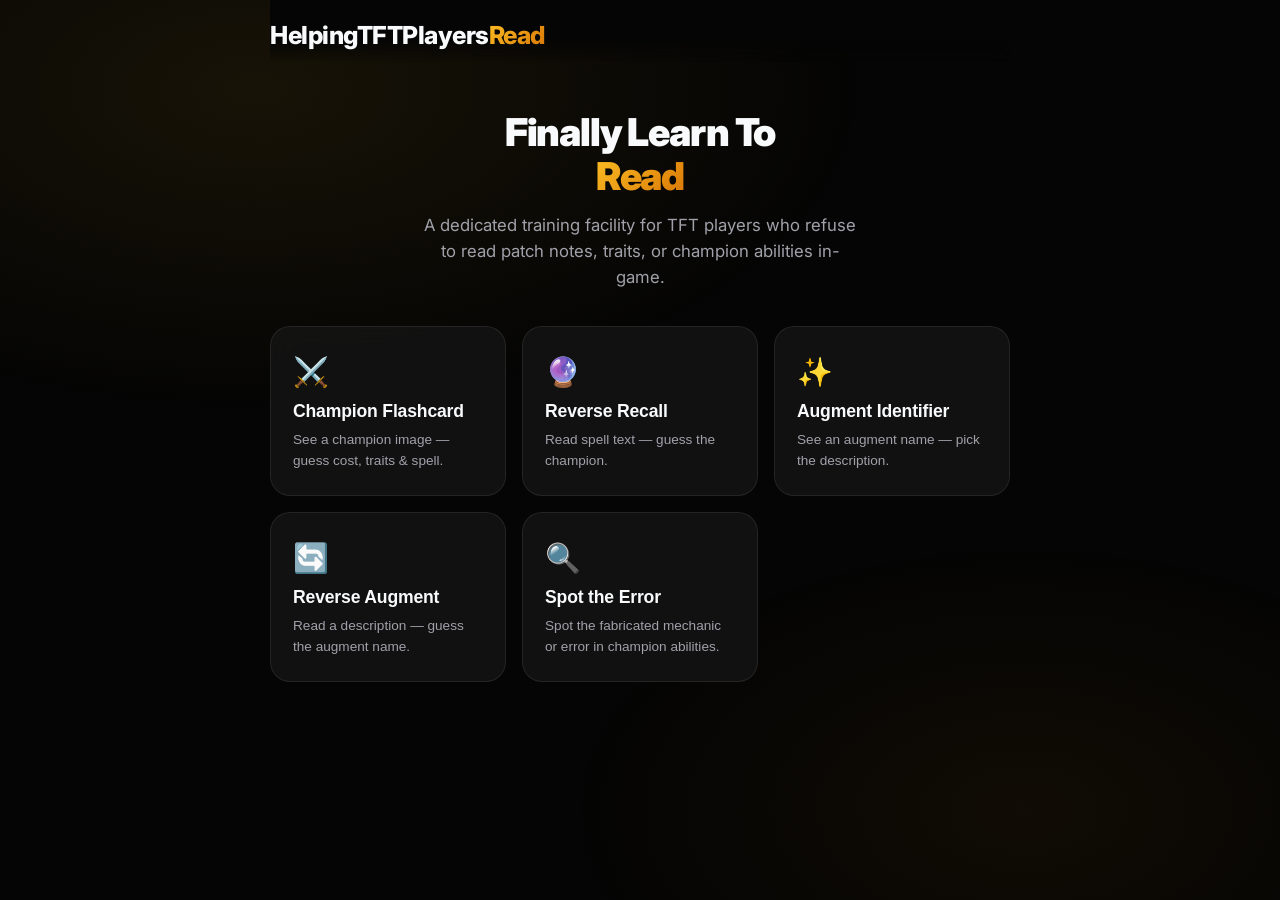
==== frontend/index.html @ d1e67f7d "Initial commit: Helping TFT Players Read quiz application" ====
<!DOCTYPE html>
<html lang="en">
<head>
  <meta charset="UTF-8">
  <meta name="viewport" content="width=device-width, initial-scale=1.0">
  <meta name="description" content="A dedicated training facility for TFT players who refuse to read patch notes, traits, or champion abilities in-game.">
  <title>Helping TFT Players Read — The Ultimate Training Facility</title>
  <link rel="preconnect" href="https://fonts.googleapis.com">
  <link rel="preconnect" href="https://fonts.gstatic.com" crossorigin>
  <link href="https://fonts.googleapis.com/css2?family=Inter:wght@400;500;600;700;800;900&display=swap" rel="stylesheet">
  <link rel="stylesheet" href="style.css?v=5">
</head>
<body>
  <!-- ═══════════════════ LOADING SCREEN ═══════════════════ -->
  <div id="loading-screen" class="loading-screen">
    <div class="loader-ring"></div>
    <p class="loader-text">Loading Reading Curriculum...</p>
  </div>

  <!-- ═══════════════════ APP CONTAINER ═══════════════════ -->
  <div id="app" class="app hidden">

    <!-- ──── HEADER ──── -->
    <header id="app-header" class="app-header">
      <button id="btn-home" class="btn-icon" title="Home" style="display:none;" aria-label="Back to home">
        <svg width="22" height="22" viewBox="0 0 24 24" fill="none" stroke="currentColor" stroke-width="2.5" stroke-linecap="round" stroke-linejoin="round"><polyline points="15 18 9 12 15 6"/></svg>
      </button>
      <h1 class="logo">HelpingTFTPlayers<span class="logo-accent">Read</span></h1>
      <div id="score-display" class="score-display" style="display:none;">
        <span id="score-current">0</span> / <span id="score-total">10</span>
      </div>
    </header>

    <!-- ──── HOME SCREEN ──── -->
    <main id="screen-home" class="screen screen-home">
      <div class="hero">
        <h2 class="hero-title">Finally Learn To <br><span class="gradient-text">Read</span></h2>
        <p class="hero-sub">A dedicated training facility for TFT players who refuse to read patch notes, traits, or champion abilities in-game.</p>
      </div>
      <div class="mode-grid">
        <button class="mode-card" data-mode="1">
          <div class="mode-icon">⚔️</div>
          <h3>Champion Flashcard</h3>
          <p>See a champion image — guess cost, traits &amp; spell.</p>
        </button>
        <button class="mode-card" data-mode="2">
          <div class="mode-icon">🔮</div>
          <h3>Reverse Recall</h3>
          <p>Read spell text — guess the champion.</p>
        </button>
        <button class="mode-card" data-mode="3">
          <div class="mode-icon">✨</div>
          <h3>Augment Identifier</h3>
          <p>See an augment name — pick the description.</p>
        </button>
        <button class="mode-card" data-mode="4">
          <div class="mode-icon">🔄</div>
          <h3>Reverse Augment</h3>
          <p>Read a description — guess the augment name.</p>
        </button>
        <button class="mode-card" data-mode="5">
          <div class="mode-icon">🔍</div>
          <h3>Spot the Error</h3>
          <p>Spot the fabricated mechanic or error in champion abilities.</p>
        </button>
      </div>
    </main>

    <!-- ──── QUIZ SCREEN ──── -->
    <main id="screen-quiz" class="screen screen-quiz hidden">
      <div class="progress-bar-container">
        <div id="progress-bar" class="progress-bar" style="width:0%"></div>
      </div>
      <div id="quiz-card" class="quiz-card">
        <!-- Dynamically populated -->
      </div>
      <div class="quiz-actions">
        <button id="btn-submit" class="btn btn-submit" disabled>Submit</button>
        <button id="btn-next" class="btn btn-next hidden">Next</button>
      </div>
    </main>

    <!-- ──── RESULTS SCREEN ──── -->
    <main id="screen-results" class="screen screen-results hidden">
      <div class="results-card">
        <h2 class="results-title">Quiz Complete!</h2>
        <div class="results-score-ring">
          <svg viewBox="0 0 120 120">
            <circle class="ring-bg" cx="60" cy="60" r="52"/>
            <circle id="ring-progress" class="ring-fg" cx="60" cy="60" r="52"/>
          </svg>
          <div class="ring-label">
            <span id="results-score">0</span>
            <small id="results-total">/10</small>
          </div>
        </div>
        <p id="results-message" class="results-message"></p>
        <div class="results-actions">
          <button id="btn-play-again" class="btn btn-primary">Play Again</button>
          <button id="btn-go-home" class="btn btn-secondary">Home</button>
        </div>
      </div>
    </main>

  </div><!-- /app -->

  <script src="app.js?v=4"></script>
</body>
</html>
---- frontend/style.css ----
/* ═══════════════════════════════════════════════════════
   Helping TFT Players Read — Stylesheet
   Gold & Black luxury theme · Glassmorphism · Premium accents
   ═══════════════════════════════════════════════════════ */

/* ── Reset & Base ───────────────────────────────────── */
*, *::before, *::after {
  margin: 0;
  padding: 0;
  box-sizing: border-box;
}

:root {
  --bg-deep:          #050505;
  --bg-surface:       #111111;
  --bg-card:          rgba(20, 20, 20, 0.85);
  --bg-glass:         rgba(255, 255, 255, 0.04);
  --border-glass:     rgba(255, 255, 255, 0.08);
  --border-glow:      rgba(251, 191, 36, 0.25);

  --text-primary:     #f8fafc;
  --text-secondary:   #a1a1aa;
  --text-muted:       #555c7a;

  --accent-primary:   #fbbf24;
  --accent-secondary: #f59e0b;
  --accent-purple:    var(--accent-primary);
  --accent-cyan:      var(--accent-secondary);
  --gradient-main:    linear-gradient(135deg, #fbbd23, #d97706);
  --gradient-warm:    linear-gradient(135deg, #fbbd23, #d97706);

  --correct:          #22c55e;
  --correct-bg:       rgba(34, 197, 94, 0.12);
  --incorrect:        #ef4444;
  --incorrect-bg:     rgba(239, 68, 68, 0.12);

  --radius-sm: 8px;
  --radius-md: 14px;
  --radius-lg: 20px;
  --radius-xl: 28px;

  --shadow-card: 0 8px 32px rgba(0, 0, 0, 0.65);
  --shadow-glow: 0 0 40px rgba(251, 191, 36, 0.18);

  --transition: 0.25s cubic-bezier(0.4, 0, 0.2, 1);
  --font: 'Inter', -apple-system, BlinkMacSystemFont, sans-serif;
}

html {
  font-size: 16px;
  scroll-behavior: smooth;
}

body {
  font-family: var(--font);
  background: var(--bg-deep);
  color: var(--text-primary);
  min-height: 100vh;
  overflow-x: hidden;
  -webkit-font-smoothing: antialiased;
}

/* subtle animated background gradient */
body::before {
  content: '';
  position: fixed;
  inset: 0;
  background:
    radial-gradient(ellipse 80% 60% at 20% 10%, rgba(251, 191, 36, 0.08), transparent 60%),
    radial-gradient(ellipse 60% 50% at 80% 90%, rgba(245, 158, 11, 0.05), transparent 60%);
  pointer-events: none;
  z-index: 0;
}

.hidden { display: none !important; }

/* ── Loading Screen ─────────────────────────────────── */
.loading-screen {
  position: fixed;
  inset: 0;
  display: flex;
  flex-direction: column;
  align-items: center;
  justify-content: center;
  background: var(--bg-deep);
  z-index: 1000;
  transition: opacity 0.5s ease;
}
.loading-screen.fade-out {
  opacity: 0;
  pointer-events: none;
}
.loader-ring {
  width: 56px;
  height: 56px;
  border: 3px solid var(--border-glass);
  border-top-color: var(--accent-primary);
  border-radius: 50%;
  animation: spin 0.8s linear infinite;
}
@keyframes spin { to { transform: rotate(360deg); } }
.loader-text {
  margin-top: 20px;
  color: var(--text-secondary);
  font-size: 0.95rem;
  letter-spacing: 0.03em;
}

/* ── App Layout ─────────────────────────────────────── */
.app {
  position: relative;
  z-index: 1;
  max-width: 780px;
  margin: 0 auto;
  padding: 0 20px 40px;
  min-height: 100vh;
}

/* ── Header ─────────────────────────────────────────── */
.app-header {
  display: flex;
  align-items: center;
  justify-content: space-between;
  padding: 20px 0 12px;
  position: sticky;
  top: 0;
  z-index: 50;
  background: linear-gradient(to bottom, var(--bg-deep) 60%, transparent);
  backdrop-filter: blur(12px);
  -webkit-backdrop-filter: blur(12px);
}
.btn-icon {
  background: var(--bg-glass);
  border: 1px solid var(--border-glass);
  color: var(--text-primary);
  width: 40px;
  height: 40px;
  border-radius: var(--radius-sm);
  display: flex;
  align-items: center;
  justify-content: center;
  cursor: pointer;
  transition: var(--transition);
}
.btn-icon:hover {
  background: rgba(255,255,255,0.08);
  border-color: var(--accent-primary);
}
.logo {
  font-size: 1.55rem;
  font-weight: 800;
  letter-spacing: -0.02em;
}
.logo-accent {
  background: var(--gradient-main);
  -webkit-background-clip: text;
  -webkit-text-fill-color: transparent;
  background-clip: text;
}
.score-display {
  font-size: 1rem;
  font-weight: 700;
  color: var(--text-secondary);
  background: var(--bg-glass);
  border: 1px solid var(--border-glass);
  padding: 6px 16px;
  border-radius: var(--radius-sm);
}
#score-current {
  color: var(--accent-primary);
  font-size: 1.15rem;
}

/* ── Home Screen ────────────────────────────────────── */
.hero {
  text-align: center;
  padding: 48px 0 36px;
}
.hero-title {
  font-size: 2.4rem;
  font-weight: 900;
  line-height: 1.15;
  letter-spacing: -0.03em;
}
.gradient-text {
  background: var(--gradient-main);
  -webkit-background-clip: text;
  -webkit-text-fill-color: transparent;
  background-clip: text;
}
.hero-sub {
  margin-top: 14px;
  color: var(--text-secondary);
  font-size: 1.05rem;
  max-width: 440px;
  margin-left: auto;
  margin-right: auto;
  line-height: 1.55;
}

/* ── Mode Cards Grid ────────────────────────────────── */
.mode-grid {
  display: grid;
  grid-template-columns: repeat(auto-fill, minmax(220px, 1fr));
  gap: 16px;
  padding-bottom: 40px;
}
.mode-card {
  background: var(--bg-card);
  border: 1px solid var(--border-glass);
  border-radius: var(--radius-lg);
  padding: 28px 22px 24px;
  text-align: left;
  cursor: pointer;
  transition: var(--transition);
  position: relative;
  overflow: hidden;
  display: flex;
  flex-direction: column;
  gap: 8px;
  backdrop-filter: blur(16px);
  -webkit-backdrop-filter: blur(16px);
}
.mode-card::before {
  content: '';
  position: absolute;
  inset: 0;
  background: var(--gradient-main);
  opacity: 0;
  transition: opacity 0.35s ease;
  z-index: 0;
}
.mode-card:hover::before { opacity: 0.06; }
.mode-card:hover {
  border-color: var(--border-glow);
  transform: translateY(-4px);
  box-shadow: var(--shadow-glow);
}
.mode-card > * { position: relative; z-index: 1; }
.mode-icon { font-size: 1.8rem; margin-bottom: 4px; }
.mode-card h3 {
  font-size: 1.1rem;
  font-weight: 700;
  letter-spacing: -0.01em;
  color: var(--text-primary);
}

.mode-card p {
  font-size: 0.85rem;
  color: var(--text-secondary);
  line-height: 1.5;
}

/* ── Quiz Screen ────────────────────────────────────── */
.screen-quiz {
  padding-top: 10px;
}
.progress-bar-container {
  width: 100%;
  height: 4px;
  background: rgba(255,255,255,0.06);
  border-radius: 4px;
  margin-bottom: 28px;
  overflow: hidden;
}
.progress-bar {
  height: 100%;
  background: var(--gradient-main);
  border-radius: 4px;
  transition: width 0.4s ease;
}

/* ── Quiz Card ──────────────────────────────────────── */
.quiz-card {
  background: var(--bg-card);
  border: 1px solid var(--border-glass);
  border-radius: var(--radius-xl);
  padding: 32px 28px 28px;
  backdrop-filter: blur(20px);
  -webkit-backdrop-filter: blur(20px);
  box-shadow: var(--shadow-card);
  animation: cardIn 0.35s ease-out;
  min-height: 250px;
}
@keyframes cardIn {
  from { opacity: 0; transform: translateY(18px) scale(0.97); }
  to   { opacity: 1; transform: translateY(0) scale(1); }
}

.quiz-card .question-label {
  font-size: 0.78rem;
  text-transform: uppercase;
  letter-spacing: 0.1em;
  color: var(--accent-primary);
  font-weight: 600;
  margin-bottom: 10px;
}

.quiz-card .question-prompt {
  font-size: 1.15rem;
  font-weight: 600;
  line-height: 1.5;
  margin-bottom: 24px;
  color: var(--text-primary);
}

/* Champion image in flashcard mode */
.champion-img-wrap {
  width: 120px;
  height: 120px;
  border-radius: var(--radius-md);
  overflow: hidden;
  margin: 0 auto 22px;
  border: 2px solid var(--border-glass);
  background: var(--bg-surface);
  position: relative;
}
.champion-img-wrap img {
  width: 100%;
  height: 100%;
  object-fit: cover;
  display: block;
}
.champion-img-wrap .img-fallback {
  position: absolute;
  inset: 0;
  display: flex;
  align-items: center;
  justify-content: center;
  font-size: 2.5rem;
  color: var(--text-muted);
}

/* Spell text display */
.spell-text-box {
  background: rgba(0, 0, 0, 0.3);
  border: 1px solid var(--border-glass);
  border-radius: var(--radius-md);
  padding: 18px 20px;
  margin-bottom: 24px;
  font-size: 0.95rem;
  line-height: 1.65;
  color: var(--text-secondary);
}

/* ── Options ────────────────────────────────────────── */
.options-list {
  display: flex;
  flex-direction: column;
  gap: 10px;
  list-style: none;
}
.option-btn {
  width: 100%;
  text-align: left;
  background: var(--bg-glass);
  border: 1.5px solid var(--border-glass);
  border-radius: var(--radius-md);
  padding: 14px 18px;
  color: var(--text-primary);
  font-family: var(--font);
  font-size: 0.95rem;
  line-height: 1.5;
  cursor: pointer;
  transition: var(--transition);
  position: relative;
  overflow: hidden;
}
.option-btn:hover:not(.locked) {
  border-color: rgba(251, 191, 36, 0.45);
  background: rgba(251, 191, 36, 0.08);
}
.option-btn.selected:not(.locked) {
  border-color: var(--accent-primary);
  background: rgba(251, 191, 36, 0.12);
  box-shadow: 0 0 0 1px var(--accent-primary);
}

/* Post-submit states */
.option-btn.locked { cursor: default; pointer-events: none; }
.option-btn.correct {
  border-color: var(--correct) !important;
  background: var(--correct-bg) !important;
  box-shadow: 0 0 0 1px var(--correct);
}
.option-btn.incorrect {
  border-color: var(--incorrect) !important;
  background: var(--incorrect-bg) !important;
  box-shadow: 0 0 0 1px var(--incorrect);
}
/* Dim non-selected, non-correct options after submit */
.option-btn.locked.dimmed {
  opacity: 0.4;
}

/* ── Spot the Error: clickable phrases in ability text ── */
.spell-text-box:has(.spot-phrase) {
  line-height: 1.85;
}

.spell-text-box .spot-phrase {
  display: inline;
  box-decoration-break: clone;
  -webkit-box-decoration-break: clone;
  padding: 3px 8px;
  margin: 0 2px;
  border-radius: var(--radius-sm);
  cursor: pointer;
  transition: var(--transition);
  border: 1.5px solid rgba(251, 191, 36, 0.3);
  background: rgba(251, 191, 36, 0.08);
  color: var(--text-primary);
  font-weight: 500;
  text-decoration: underline;
  text-decoration-color: rgba(251, 191, 36, 0.45);
  text-underline-offset: 3px;
}

.spell-text-box .spot-phrase:hover:not(.locked) {
  background: rgba(251, 191, 36, 0.22);
  border-color: var(--accent-primary);
  color: #fff;
  text-decoration-color: var(--accent-primary);
  box-shadow: 0 0 10px rgba(251, 191, 36, 0.25);
}

.spell-text-box .spot-phrase.selected:not(.locked) {
  background: rgba(251, 191, 36, 0.32);
  border-color: var(--accent-secondary);
  color: #fff;
  text-decoration-color: var(--accent-secondary);
  box-shadow: 0 0 12px rgba(245, 158, 11, 0.35);
}

.spell-text-box .spot-phrase.locked {
  cursor: default;
  pointer-events: none;
  text-decoration: none;
}

.spell-text-box .spot-phrase.correct {
  background: var(--correct-bg) !important;
  border-color: var(--correct) !important;
  color: var(--correct) !important;
  box-shadow: 0 0 12px rgba(34, 197, 94, 0.35) !important;
  font-weight: 700;
}

.spell-text-box .spot-phrase.incorrect {
  background: var(--incorrect-bg) !important;
  border-color: var(--incorrect) !important;
  color: var(--incorrect) !important;
  text-decoration: line-through !important;
  box-shadow: 0 0 12px rgba(239, 68, 68, 0.35) !important;
  font-weight: 700;
}

/* ── Buttons ────────────────────────────────────────── */
.quiz-actions {
  display: flex;
  gap: 12px;
  margin-top: 22px;
  justify-content: center;
}
.btn {
  font-family: var(--font);
  font-size: 1rem;
  font-weight: 600;
  padding: 13px 36px;
  border-radius: var(--radius-md);
  border: none;
  cursor: pointer;
  transition: var(--transition);
  letter-spacing: 0.01em;
}
.btn:active { transform: scale(0.97); }

.btn-submit {
  background: var(--gradient-main);
  color: #050505;
  font-weight: 700;
  box-shadow: 0 4px 20px rgba(251, 191, 36, 0.3);
}
.btn-submit:hover:not(:disabled) {
  box-shadow: 0 6px 28px rgba(251, 191, 36, 0.45);
  transform: translateY(-1px);
}
.btn-submit:disabled {
  opacity: 0.35;
  cursor: not-allowed;
  transform: none;
  box-shadow: none;
}

.btn-next {
  background: rgba(251, 191, 36, 0.12);
  border: 1.5px solid var(--accent-primary);
  color: var(--accent-primary);
}
.btn-next:hover {
  background: rgba(251, 191, 36, 0.2);
}

.btn-primary {
  background: var(--gradient-main);
  color: #050505;
  font-weight: 700;
  box-shadow: 0 4px 20px rgba(251, 191, 36, 0.3);
}
.btn-primary:hover {
  box-shadow: 0 6px 28px rgba(251, 191, 36, 0.45);
  transform: translateY(-1px);
}
.btn-secondary {
  background: var(--bg-glass);
  border: 1.5px solid var(--border-glass);
  color: var(--text-primary);
}
.btn-secondary:hover {
  border-color: var(--accent-primary);
  background: rgba(251, 191, 36, 0.08);
}

/* ── Results Screen ─────────────────────────────────── */
.screen-results {
  display: flex;
  align-items: center;
  justify-content: center;
  min-height: 75vh;
}
.results-card {
  text-align: center;
  background: var(--bg-card);
  border: 1px solid var(--border-glass);
  border-radius: var(--radius-xl);
  padding: 48px 40px;
  backdrop-filter: blur(20px);
  -webkit-backdrop-filter: blur(20px);
  box-shadow: var(--shadow-card);
  animation: cardIn 0.4s ease-out;
  width: 100%;
  max-width: 420px;
}
.results-title {
  font-size: 1.65rem;
  font-weight: 800;
  margin-bottom: 28px;
  letter-spacing: -0.02em;
}

/* Score ring */
.results-score-ring {
  position: relative;
  width: 120px;
  height: 120px;
  margin: 0 auto 24px;
}
.results-score-ring svg {
  width: 100%;
  height: 100%;
  transform: rotate(-90deg);
}
.ring-bg {
  fill: none;
  stroke: rgba(255,255,255,0.06);
  stroke-width: 8;
}
.ring-fg {
  fill: none;
  stroke: url(#ring-grad);
  stroke-width: 8;
  stroke-linecap: round;
  stroke-dasharray: 326.73;
  stroke-dashoffset: 326.73;
  transition: stroke-dashoffset 1.2s ease-out 0.3s;
}
.ring-label {
  position: absolute;
  inset: 0;
  display: flex;
  align-items: center;
  justify-content: center;
  flex-direction: column;
}
#results-score {
  font-size: 2.2rem;
  font-weight: 800;
  background: var(--gradient-main);
  -webkit-background-clip: text;
  -webkit-text-fill-color: transparent;
  background-clip: text;
  line-height: 1;
}
#results-total {
  color: var(--text-muted);
  font-size: 0.95rem;
  font-weight: 600;
}
.results-message {
  color: var(--text-secondary);
  font-size: 1.05rem;
  margin-bottom: 32px;
  line-height: 1.5;
}
.results-actions {
  display: flex;
  gap: 12px;
  justify-content: center;
}

/* ── Feedback flash ─────────────────────────────────── */
.feedback-label {
  display: inline-block;
  font-size: 0.85rem;
  font-weight: 700;
  padding: 5px 14px;
  border-radius: 20px;
  margin-top: 14px;
  animation: popIn 0.3s ease-out;
}
@keyframes popIn {
  from { opacity: 0; transform: scale(0.85); }
  to   { opacity: 1; transform: scale(1); }
}
.feedback-label.correct-label {
  background: var(--correct-bg);
  color: var(--correct);
  border: 1px solid rgba(34, 197, 94, 0.3);
}
.feedback-label.incorrect-label {
  background: var(--incorrect-bg);
  color: var(--incorrect);
  border: 1px solid rgba(239, 68, 68, 0.3);
}

/* correction line */
.correction-text {
  display: block;
  margin-top: 8px;
  font-size: 0.85rem;
  color: var(--text-secondary);
  line-height: 1.4;
}

/* ── Sub-question steps (Mode 1 flashcard) ──────────── */
.sub-step-indicator {
  display: flex;
  gap: 8px;
  justify-content: center;
  margin-bottom: 18px;
}
.sub-dot {
  width: 8px;
  height: 8px;
  border-radius: 50%;
  background: rgba(255,255,255,0.12);
  transition: var(--transition);
}
.sub-dot.active {
  background: var(--accent-primary);
  box-shadow: 0 0 8px rgba(251, 191, 36, 0.5);
}
.sub-dot.done {
  background: var(--correct);
}

/* ── Responsive ─────────────────────────────────────── */
@media (max-width: 600px) {
  .hero-title { font-size: 1.8rem; }
  .mode-grid { grid-template-columns: 1fr; }
  .quiz-card { padding: 24px 18px 22px; }
  .results-card { padding: 36px 24px; }
  .btn { padding: 12px 24px; font-size: 0.95rem; }
}
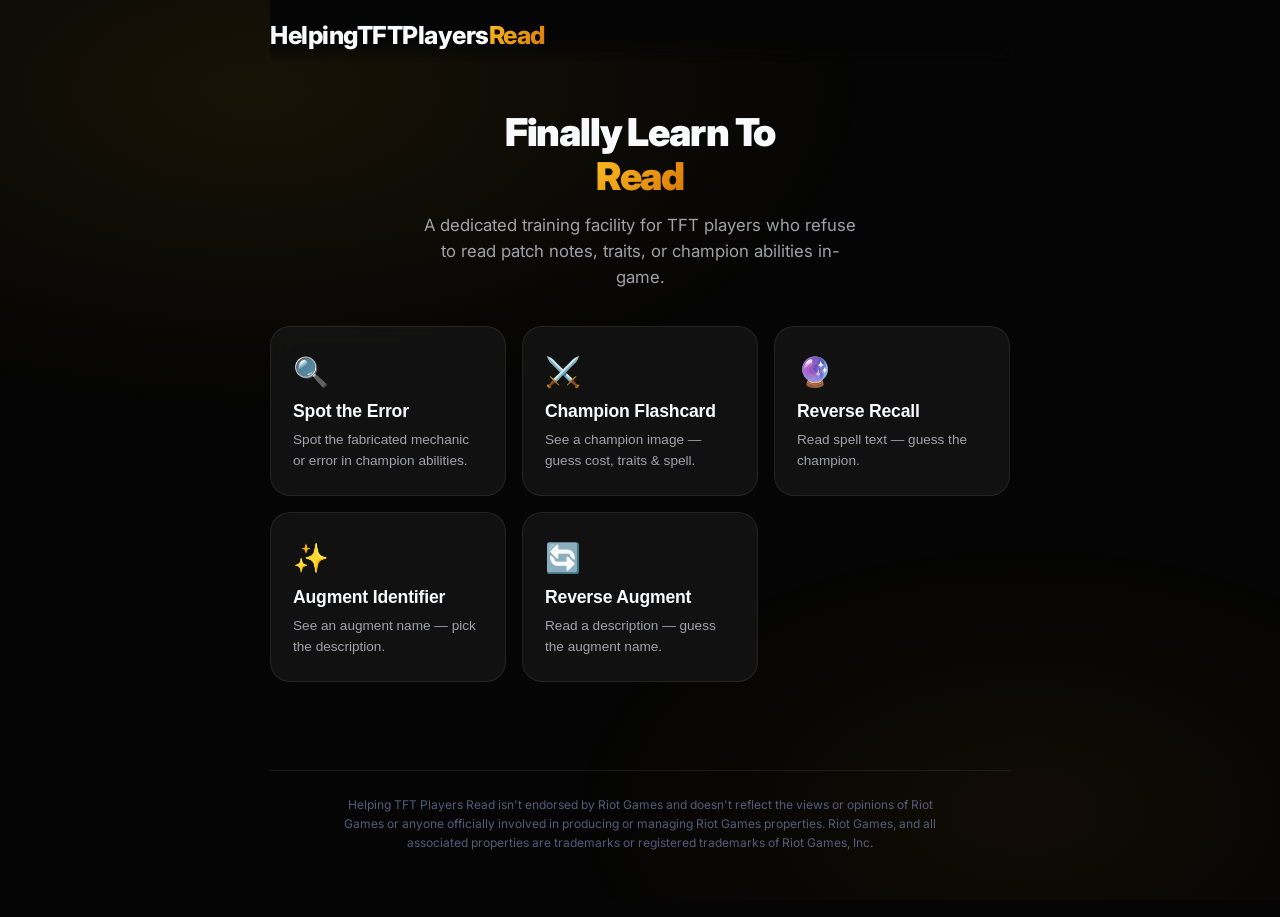
==== commit a2e116c4: "Move Spot the Error to front and add Riot legal compliance" ====
--- a/frontend/index.html
+++ b/frontend/index.html
@@ -8,7 +8,7 @@
   <link rel="preconnect" href="https://fonts.googleapis.com">
   <link rel="preconnect" href="https://fonts.gstatic.com" crossorigin>
   <link href="https://fonts.googleapis.com/css2?family=Inter:wght@400;500;600;700;800;900&display=swap" rel="stylesheet">
-  <link rel="stylesheet" href="style.css?v=5">
+  <link rel="stylesheet" href="style.css?v=6">
 </head>
 <body>
   <!-- ═══════════════════ LOADING SCREEN ═══════════════════ -->
@@ -38,6 +38,11 @@
         <p class="hero-sub">A dedicated training facility for TFT players who refuse to read patch notes, traits, or champion abilities in-game.</p>
       </div>
       <div class="mode-grid">
+        <button class="mode-card" data-mode="5">
+          <div class="mode-icon">🔍</div>
+          <h3>Spot the Error</h3>
+          <p>Spot the fabricated mechanic or error in champion abilities.</p>
+        </button>
         <button class="mode-card" data-mode="1">
           <div class="mode-icon">⚔️</div>
           <h3>Champion Flashcard</h3>
@@ -57,11 +62,6 @@
           <div class="mode-icon">🔄</div>
           <h3>Reverse Augment</h3>
           <p>Read a description — guess the augment name.</p>
-        </button>
-        <button class="mode-card" data-mode="5">
-          <div class="mode-icon">🔍</div>
-          <h3>Spot the Error</h3>
-          <p>Spot the fabricated mechanic or error in champion abilities.</p>
         </button>
       </div>
     </main>
@@ -102,8 +102,12 @@
       </div>
     </main>
 
+    <!-- Footer -->
+    <footer class="app-footer">
+      <p>Helping TFT Players Read isn't endorsed by Riot Games and doesn't reflect the views or opinions of Riot Games or anyone officially involved in producing or managing Riot Games properties. Riot Games, and all associated properties are trademarks or registered trademarks of Riot Games, Inc.</p>
+    </footer>
   </div><!-- /app -->
 
-  <script src="app.js?v=4"></script>
+  <script src="app.js?v=5"></script>
 </body>
 </html>
--- a/frontend/style.css
+++ b/frontend/style.css
@@ -393,66 +393,65 @@
   opacity: 0.4;
 }
 
-/* ── Spot the Error: clickable phrases in ability text ── */
-.spell-text-box:has(.spot-phrase) {
+/* ── Spot the Error: sentence-level clickable spans ── */
+.spot-error-box {
   line-height: 1.85;
-}
-
-.spell-text-box .spot-phrase {
+  font-size: 0.95rem;
+}
+
+.spot-phrase {
   display: inline;
   box-decoration-break: clone;
   -webkit-box-decoration-break: clone;
-  padding: 3px 8px;
+  padding: 2px 6px;
   margin: 0 2px;
   border-radius: var(--radius-sm);
   cursor: pointer;
-  transition: var(--transition);
-  border: 1.5px solid rgba(251, 191, 36, 0.3);
-  background: rgba(251, 191, 36, 0.08);
+  transition: background 0.15s ease, border-color 0.15s ease, color 0.15s ease, box-shadow 0.15s ease;
+  border-bottom: 2px dashed rgba(251, 191, 36, 0.35);
+  background: rgba(255, 255, 255, 0.02);
+  color: var(--text-secondary);
+}
+
+.spot-phrase:hover:not(.locked) {
+  background: rgba(251, 191, 36, 0.12);
+  border-bottom: 2px solid rgba(251, 191, 36, 0.7);
   color: var(--text-primary);
+}
+
+.spot-phrase.selected:not(.locked) {
+  background: rgba(251, 191, 36, 0.22);
+  border-bottom: 2px solid var(--accent-primary);
+  color: #fff;
+  box-shadow: 0 2px 10px rgba(251, 191, 36, 0.2);
   font-weight: 500;
-  text-decoration: underline;
-  text-decoration-color: rgba(251, 191, 36, 0.45);
-  text-underline-offset: 3px;
-}
-
-.spell-text-box .spot-phrase:hover:not(.locked) {
-  background: rgba(251, 191, 36, 0.22);
-  border-color: var(--accent-primary);
-  color: #fff;
-  text-decoration-color: var(--accent-primary);
-  box-shadow: 0 0 10px rgba(251, 191, 36, 0.25);
-}
-
-.spell-text-box .spot-phrase.selected:not(.locked) {
-  background: rgba(251, 191, 36, 0.32);
-  border-color: var(--accent-secondary);
-  color: #fff;
-  text-decoration-color: var(--accent-secondary);
-  box-shadow: 0 0 12px rgba(245, 158, 11, 0.35);
-}
-
-.spell-text-box .spot-phrase.locked {
+}
+
+.spot-phrase.locked {
   cursor: default;
   pointer-events: none;
-  text-decoration: none;
-}
-
-.spell-text-box .spot-phrase.correct {
+}
+
+.spot-phrase.correct {
   background: var(--correct-bg) !important;
-  border-color: var(--correct) !important;
+  border-bottom: 2px solid var(--correct) !important;
   color: var(--correct) !important;
-  box-shadow: 0 0 12px rgba(34, 197, 94, 0.35) !important;
-  font-weight: 700;
-}
-
-.spell-text-box .spot-phrase.incorrect {
+  box-shadow: 0 2px 12px rgba(34, 197, 94, 0.3) !important;
+  font-weight: 600;
+  text-decoration: none !important;
+}
+
+.spot-phrase.incorrect {
   background: var(--incorrect-bg) !important;
-  border-color: var(--incorrect) !important;
+  border-bottom: 2px solid var(--incorrect) !important;
   color: var(--incorrect) !important;
-  text-decoration: line-through !important;
-  box-shadow: 0 0 12px rgba(239, 68, 68, 0.35) !important;
-  font-weight: 700;
+  box-shadow: 0 2px 12px rgba(239, 68, 68, 0.3) !important;
+  text-decoration: line-through;
+  font-weight: 600;
+}
+
+.spot-phrase.dimmed {
+  opacity: 0.35;
 }
 
 /* ── Buttons ────────────────────────────────────────── */
@@ -672,3 +671,18 @@
   .results-card { padding: 36px 24px; }
   .btn { padding: 12px 24px; font-size: 0.95rem; }
 }
+
+/* -- Footer / Legal Disclaimer -- */
+.app-footer {
+  margin-top: 48px;
+  padding: 24px 16px;
+  border-top: 1px solid var(--border-glass);
+  text-align: center;
+}
+.app-footer p {
+  color: var(--text-muted);
+  font-size: 0.75rem;
+  line-height: 1.6;
+  max-width: 620px;
+  margin: 0 auto;
+}
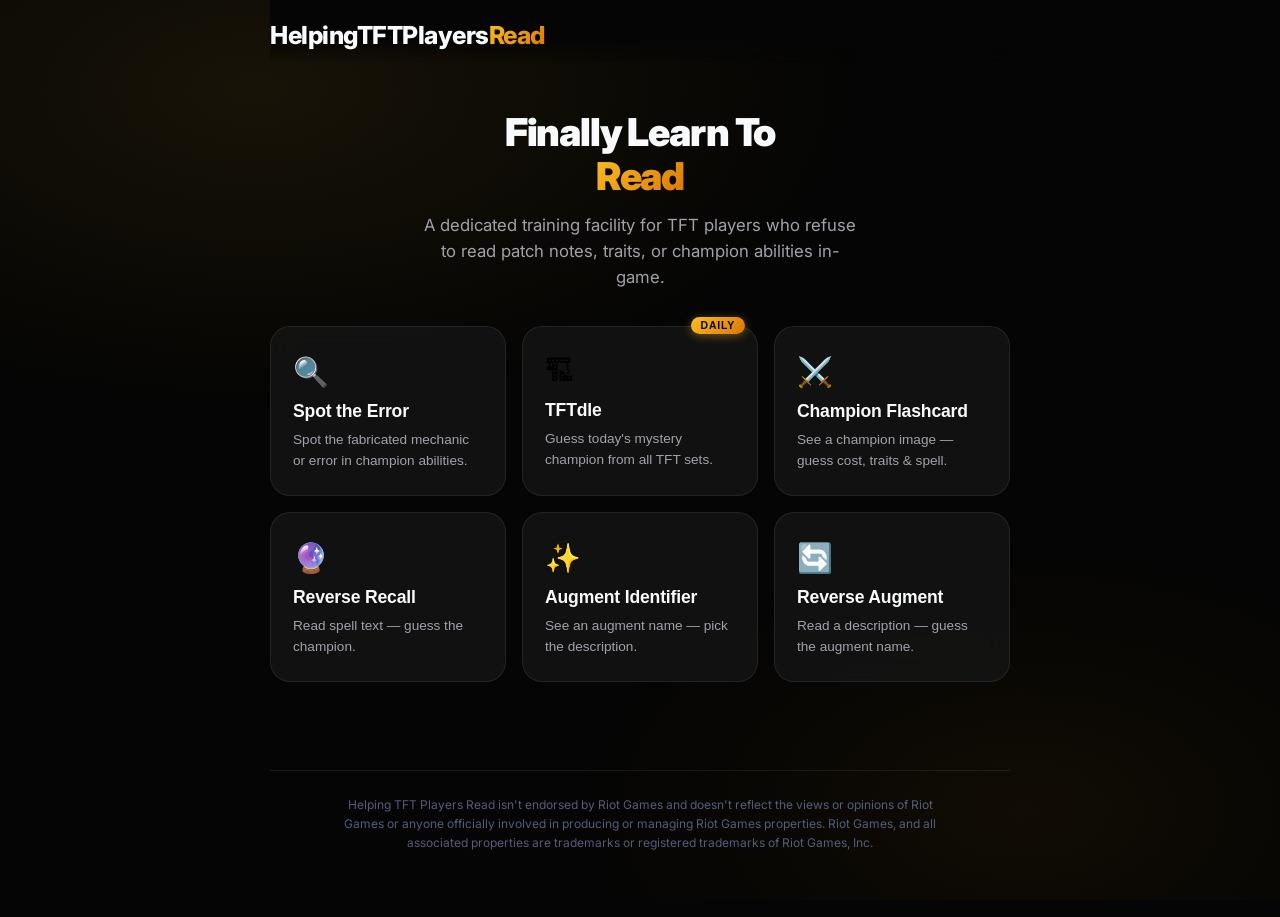
==== commit 508abca5: "Add TFTdle daily champion guessing mode (581 champions across 9 sets)" ====
--- a/frontend/index.html
+++ b/frontend/index.html
@@ -42,6 +42,12 @@
           <div class="mode-icon">🔍</div>
           <h3>Spot the Error</h3>
           <p>Spot the fabricated mechanic or error in champion abilities.</p>
+        </button>
+                <button class="mode-card mode-card--new" data-mode="tftdle">
+          <div class="mode-icon">&#127959;</div>
+          <span class="mode-badge">Daily</span>
+          <h3>TFTdle</h3>
+          <p>Guess today&#39;s mystery champion from all TFT sets.</p>
         </button>
         <button class="mode-card" data-mode="1">
           <div class="mode-icon">⚔️</div>
@@ -102,6 +108,50 @@
       </div>
     </main>
 
+    <!-- TFTdle Screen -->
+    <main id="screen-tftdle" class="screen screen-tftdle hidden">
+      <div class="tftdle-header">
+        <div class="tftdle-title-row">
+          <h2 class="tftdle-title">TFTdle</h2>
+          <span id="tftdle-streak" class="tftdle-streak-badge" style="display:none;"></span>
+        </div>
+        <p class="tftdle-subtitle">Guess today's mystery TFT champion. New champion every day!</p>
+        <p id="tftdle-meta" class="tftdle-meta"></p>
+      </div>
+
+      <div id="tftdle-input-wrap" class="tftdle-input-wrap">
+        <input id="tftdle-guess-input" class="tftdle-input" type="text"
+               placeholder="Type a champion name..." autocomplete="off">
+        <button id="tftdle-submit" class="btn btn-submit tftdle-guess-btn" disabled>Guess</button>
+        <ul id="tftdle-ac" class="tftdle-ac hidden"></ul>
+      </div>
+
+      <div id="tftdle-result"></div>
+
+      <div class="tftdle-table-wrap">
+        <table class="tftdle-grid">
+          <thead>
+            <tr>
+              <th class="tftdle-th">Portrait</th>
+              <th class="tftdle-th">Name</th>
+              <th class="tftdle-th">Set</th>
+              <th class="tftdle-th">Cost</th>
+              <th class="tftdle-th">Range</th>
+              <th class="tftdle-th">Traits</th>
+              <th class="tftdle-th">Gender</th>
+            </tr>
+          </thead>
+          <tbody id="tftdle-grid-body"></tbody>
+        </table>
+      </div>
+
+      <div class="tftdle-legend">
+        <span class="legend-chip match">Correct</span>
+        <span class="legend-chip close">Close (&#177;1)</span>
+        <span class="legend-chip wrong">Wrong</span>
+      </div>
+    </main>
+
     <!-- Footer -->
     <footer class="app-footer">
       <p>Helping TFT Players Read isn't endorsed by Riot Games and doesn't reflect the views or opinions of Riot Games or anyone officially involved in producing or managing Riot Games properties. Riot Games, and all associated properties are trademarks or registered trademarks of Riot Games, Inc.</p>
@@ -109,5 +159,6 @@
   </div><!-- /app -->
 
   <script src="app.js?v=5"></script>
+  <script src="tftdle.js?v=1"></script>
 </body>
 </html>
--- a/frontend/style.css
+++ b/frontend/style.css
@@ -686,3 +686,294 @@
   max-width: 620px;
   margin: 0 auto;
 }
+
+/* ========================================================
+   TFTdle -- Daily Champion Guessing Mode
+   ======================================================== */
+
+/* Mode card badge (Daily / New label) */
+.mode-card--new { overflow: visible; }
+.mode-badge {
+  position: absolute;
+  top: -10px;
+  right: 12px;
+  background: var(--gradient-main);
+  color: #050505;
+  font-size: 0.65rem;
+  font-weight: 800;
+  letter-spacing: 0.08em;
+  text-transform: uppercase;
+  padding: 3px 10px;
+  border-radius: 20px;
+  box-shadow: 0 2px 10px rgba(251,191,36,.4);
+  z-index: 2;
+}
+
+/* Screen layout */
+.screen-tftdle {
+  padding-top: 10px;
+  padding-bottom: 60px;
+}
+
+/* Header */
+.tftdle-header { margin-bottom: 24px; }
+.tftdle-title-row {
+  display: flex;
+  align-items: center;
+  gap: 14px;
+  flex-wrap: wrap;
+  margin-bottom: 6px;
+}
+.tftdle-title {
+  font-size: 1.8rem;
+  font-weight: 900;
+  letter-spacing: -0.02em;
+  background: var(--gradient-main);
+  -webkit-background-clip: text;
+  -webkit-text-fill-color: transparent;
+  background-clip: text;
+}
+.tftdle-subtitle {
+  color: var(--text-secondary);
+  font-size: 0.95rem;
+  margin-bottom: 8px;
+}
+.tftdle-meta {
+  color: var(--accent-primary);
+  font-size: 0.85rem;
+  font-weight: 600;
+  min-height: 1.2em;
+}
+.tftdle-streak-badge {
+  background: rgba(251,191,36,.12);
+  border: 1px solid var(--accent-primary);
+  color: var(--accent-primary);
+  font-size: 0.8rem;
+  font-weight: 700;
+  padding: 4px 12px;
+  border-radius: 20px;
+}
+
+/* Input + autocomplete */
+.tftdle-input-wrap {
+  position: relative;
+  display: flex;
+  gap: 10px;
+  margin-bottom: 20px;
+  align-items: center;
+}
+.tftdle-input {
+  flex: 1;
+  background: var(--bg-glass);
+  border: 1.5px solid var(--border-glass);
+  border-radius: var(--radius-md);
+  padding: 12px 16px;
+  color: var(--text-primary);
+  font-family: var(--font);
+  font-size: 0.95rem;
+  outline: none;
+  transition: var(--transition);
+}
+.tftdle-input:focus {
+  border-color: var(--accent-primary);
+  background: rgba(251,191,36,.05);
+}
+.tftdle-input:disabled {
+  opacity: .4;
+  cursor: not-allowed;
+}
+.tftdle-guess-btn { padding: 12px 24px; flex-shrink: 0; }
+
+/* Autocomplete dropdown */
+.tftdle-ac {
+  position: absolute;
+  top: calc(100% + 4px);
+  left: 0;
+  right: 0;
+  max-width: calc(100% - 110px);
+  background: var(--bg-surface);
+  border: 1px solid var(--border-glass);
+  border-radius: var(--radius-md);
+  overflow: hidden;
+  z-index: 100;
+  list-style: none;
+  box-shadow: var(--shadow-card);
+}
+.tftdle-ac-item {
+  display: flex;
+  align-items: center;
+  gap: 10px;
+  padding: 9px 14px;
+  cursor: pointer;
+  transition: background .15s;
+}
+.tftdle-ac-item:hover { background: rgba(251,191,36,.1); }
+.tftdle-ac-img {
+  width: 32px;
+  height: 32px;
+  border-radius: 6px;
+  object-fit: cover;
+  flex-shrink: 0;
+  background: var(--bg-glass);
+}
+.tftdle-ac-name { flex: 1; font-size: .9rem; color: var(--text-primary); }
+.tftdle-ac-set {
+  font-size: .78rem;
+  color: var(--accent-primary);
+  font-weight: 600;
+  background: rgba(251,191,36,.1);
+  padding: 2px 8px;
+  border-radius: 10px;
+}
+
+/* Guess grid table */
+.tftdle-table-wrap { overflow-x: auto; margin-bottom: 16px; }
+.tftdle-grid {
+  width: 100%;
+  min-width: 540px;
+  border-collapse: separate;
+  border-spacing: 0 6px;
+}
+.tftdle-th {
+  font-size: .72rem;
+  text-transform: uppercase;
+  letter-spacing: .08em;
+  color: var(--text-muted);
+  font-weight: 600;
+  padding: 4px 10px;
+  text-align: center;
+  white-space: nowrap;
+}
+.tftdle-cell {
+  padding: 8px 10px;
+  text-align: center;
+  font-size: .85rem;
+  font-weight: 500;
+  color: var(--text-primary);
+  background: var(--bg-glass);
+  border-top: 1.5px solid var(--border-glass);
+  border-bottom: 1.5px solid var(--border-glass);
+  transition: background .3s, border-color .3s;
+  vertical-align: middle;
+}
+.tftdle-cell:first-child {
+  border-left: 1.5px solid var(--border-glass);
+  border-radius: var(--radius-sm) 0 0 var(--radius-sm);
+}
+.tftdle-cell:last-child {
+  border-right: 1.5px solid var(--border-glass);
+  border-radius: 0 var(--radius-sm) var(--radius-sm) 0;
+}
+.tftdle-cell--portrait { width: 52px; padding: 6px; }
+.tftdle-portrait-img {
+  width: 44px;
+  height: 44px;
+  border-radius: var(--radius-sm);
+  object-fit: cover;
+  display: block;
+  margin: 0 auto;
+  background: var(--bg-surface);
+}
+.tftdle-cell--traits { text-align: left; }
+
+/* Color states */
+.tftdle-cell.match {
+  background: var(--correct-bg) !important;
+  border-color: var(--correct) !important;
+  color: var(--correct);
+}
+.tftdle-cell.close {
+  background: rgba(251,191,36,.12) !important;
+  border-color: var(--accent-primary) !important;
+  color: var(--accent-primary);
+}
+.tftdle-cell.wrong {
+  background: var(--incorrect-bg) !important;
+  border-color: var(--incorrect) !important;
+  color: var(--incorrect);
+  opacity: .75;
+}
+.tftdle-row--win .tftdle-cell {
+  background: var(--correct-bg) !important;
+  border-color: var(--correct) !important;
+  color: var(--correct);
+}
+
+/* Trait chips inside cells */
+.trait-chip {
+  display: inline-block;
+  background: rgba(255,255,255,.07);
+  border: 1px solid var(--border-glass);
+  border-radius: 10px;
+  padding: 2px 8px;
+  font-size: .75rem;
+  font-weight: 500;
+  margin: 2px;
+  color: var(--text-secondary);
+  vertical-align: middle;
+}
+.match .trait-chip { background: rgba(34,197,94,.18); border-color: var(--correct); color: var(--correct); }
+.close .trait-chip { background: rgba(251,191,36,.18); border-color: var(--accent-primary); color: var(--accent-primary); }
+.wrong .trait-chip { opacity: .6; }
+
+/* Legend */
+.tftdle-legend {
+  display: flex;
+  gap: 10px;
+  flex-wrap: wrap;
+  margin-bottom: 24px;
+}
+.legend-chip {
+  font-size: .72rem;
+  font-weight: 600;
+  padding: 3px 12px;
+  border-radius: 20px;
+  border: 1.5px solid;
+}
+.legend-chip.match { background: var(--correct-bg); border-color: var(--correct); color: var(--correct); }
+.legend-chip.close { background: rgba(251,191,36,.12); border-color: var(--accent-primary); color: var(--accent-primary); }
+.legend-chip.wrong { background: var(--incorrect-bg); border-color: var(--incorrect); color: var(--incorrect); }
+
+/* Result reveal card */
+.tftdle-result-card {
+  display: flex;
+  flex-direction: column;
+  align-items: center;
+  text-align: center;
+  background: var(--bg-card);
+  border: 1px solid var(--border-glass);
+  border-radius: var(--radius-xl);
+  padding: 28px 24px;
+  margin-bottom: 24px;
+  animation: cardIn .35s ease-out;
+  backdrop-filter: blur(16px);
+}
+.tftdle-result--win { border-color: rgba(34,197,94,.4); }
+.tftdle-result--loss { border-color: rgba(239,68,68,.3); }
+.tftdle-reveal-img {
+  width: 100px;
+  height: 100px;
+  border-radius: var(--radius-md);
+  object-fit: cover;
+  margin-bottom: 16px;
+  border: 2px solid var(--border-glass);
+}
+.tftdle-result-card h3 {
+  font-size: 1.3rem;
+  font-weight: 800;
+  margin-bottom: 8px;
+  letter-spacing: -.01em;
+}
+.tftdle-result--win h3 { color: var(--correct); }
+.tftdle-result--loss h3 { color: var(--incorrect); }
+.tftdle-result-card p { font-size: .92rem; color: var(--text-secondary); line-height: 1.5; margin: 4px 0; }
+.tftdle-streak-line { color: var(--accent-primary) !important; font-weight: 700; }
+.tftdle-next-line { color: var(--text-muted) !important; font-size: .82rem !important; margin-top: 10px !important; }
+
+/* Responsive */
+@media (max-width: 600px) {
+  .tftdle-ac { max-width: 100%; }
+  .tftdle-input-wrap { flex-wrap: wrap; }
+  .tftdle-guess-btn { width: 100%; }
+  .tftdle-title { font-size: 1.4rem; }
+}
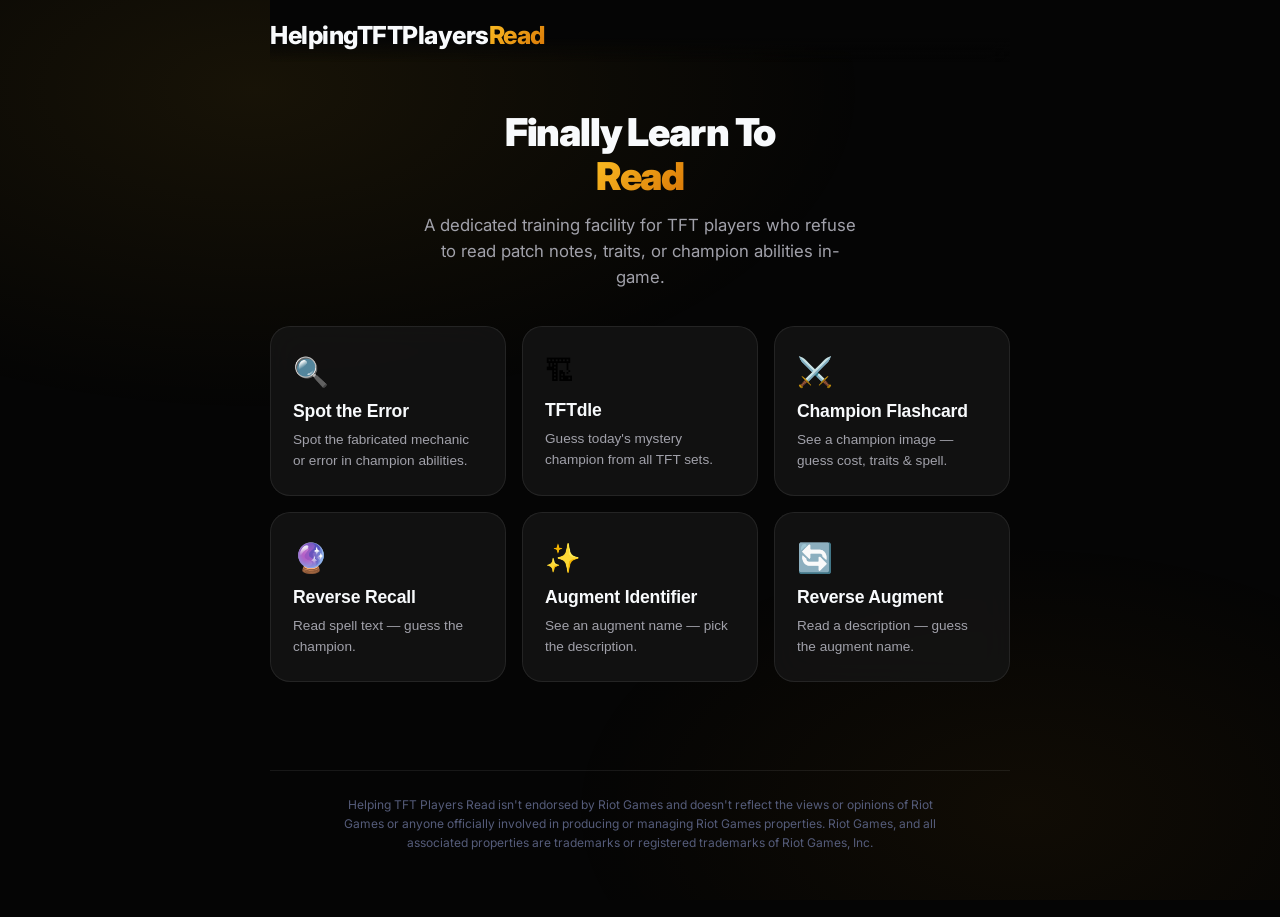
==== commit 5f9bb8c4: "Remove Daily badge from TFTdle mode card" ====
--- a/frontend/index.html
+++ b/frontend/index.html
@@ -43,9 +43,8 @@
           <h3>Spot the Error</h3>
           <p>Spot the fabricated mechanic or error in champion abilities.</p>
         </button>
-                <button class="mode-card mode-card--new" data-mode="tftdle">
+        <button class="mode-card" data-mode="tftdle">
           <div class="mode-icon">&#127959;</div>
-          <span class="mode-badge">Daily</span>
           <h3>TFTdle</h3>
           <p>Guess today&#39;s mystery champion from all TFT sets.</p>
         </button>
@@ -115,7 +114,13 @@
           <h2 class="tftdle-title">TFTdle</h2>
           <span id="tftdle-streak" class="tftdle-streak-badge" style="display:none;"></span>
         </div>
-        <p class="tftdle-subtitle">Guess today's mystery TFT champion. New champion every day!</p>
+        <p class="tftdle-subtitle">Guess the mystery TFT champion with infinite replayable rounds!</p>
+        
+        <div class="tftdle-mode-toggle" id="tftdle-mode-toggle">
+          <button class="tftdle-toggle-btn active" data-pool="all">All Sets (Hard)</button>
+          <button class="tftdle-toggle-btn" data-pool="current">Current Set (Normal)</button>
+        </div>
+
         <p id="tftdle-meta" class="tftdle-meta"></p>
       </div>
 
--- a/frontend/style.css
+++ b/frontend/style.css
@@ -736,7 +736,36 @@
 .tftdle-subtitle {
   color: var(--text-secondary);
   font-size: 0.95rem;
-  margin-bottom: 8px;
+  margin-bottom: 12px;
+}
+.tftdle-mode-toggle {
+  display: inline-flex;
+  gap: 8px;
+  background: rgba(255, 255, 255, 0.04);
+  padding: 4px;
+  border-radius: var(--radius-md);
+  border: 1px solid var(--border-glass);
+  margin-bottom: 12px;
+}
+.tftdle-toggle-btn {
+  background: transparent;
+  border: none;
+  color: var(--text-secondary);
+  font-family: var(--font);
+  font-size: 0.85rem;
+  font-weight: 600;
+  padding: 6px 14px;
+  border-radius: var(--radius-sm);
+  cursor: pointer;
+  transition: var(--transition);
+}
+.tftdle-toggle-btn:hover {
+  color: var(--text-primary);
+}
+.tftdle-toggle-btn.active {
+  background: var(--gradient-main);
+  color: #050505;
+  box-shadow: 0 2px 10px rgba(251, 191, 36, 0.3);
 }
 .tftdle-meta {
   color: var(--accent-primary);
@@ -791,13 +820,30 @@
   left: 0;
   right: 0;
   max-width: calc(100% - 110px);
+  max-height: 300px;
+  overflow-y: auto;
+  overscroll-behavior: contain;
   background: var(--bg-surface);
   border: 1px solid var(--border-glass);
   border-radius: var(--radius-md);
-  overflow: hidden;
-  z-index: 100;
+  z-index: 200;
   list-style: none;
   box-shadow: var(--shadow-card);
+  scroll-behavior: smooth;
+}
+.tftdle-ac::-webkit-scrollbar {
+  width: 6px;
+}
+.tftdle-ac::-webkit-scrollbar-track {
+  background: rgba(0, 0, 0, 0.2);
+  border-radius: 4px;
+}
+.tftdle-ac::-webkit-scrollbar-thumb {
+  background: rgba(251, 191, 36, 0.3);
+  border-radius: 4px;
+}
+.tftdle-ac::-webkit-scrollbar-thumb:hover {
+  background: var(--accent-primary);
 }
 .tftdle-ac-item {
   display: flex;
@@ -969,6 +1015,12 @@
 .tftdle-result-card p { font-size: .92rem; color: var(--text-secondary); line-height: 1.5; margin: 4px 0; }
 .tftdle-streak-line { color: var(--accent-primary) !important; font-weight: 700; }
 .tftdle-next-line { color: var(--text-muted) !important; font-size: .82rem !important; margin-top: 10px !important; }
+.tftdle-play-again-btn {
+  margin-top: 16px;
+  display: inline-flex;
+  align-items: center;
+  justify-content: center;
+}
 
 /* Responsive */
 @media (max-width: 600px) {
